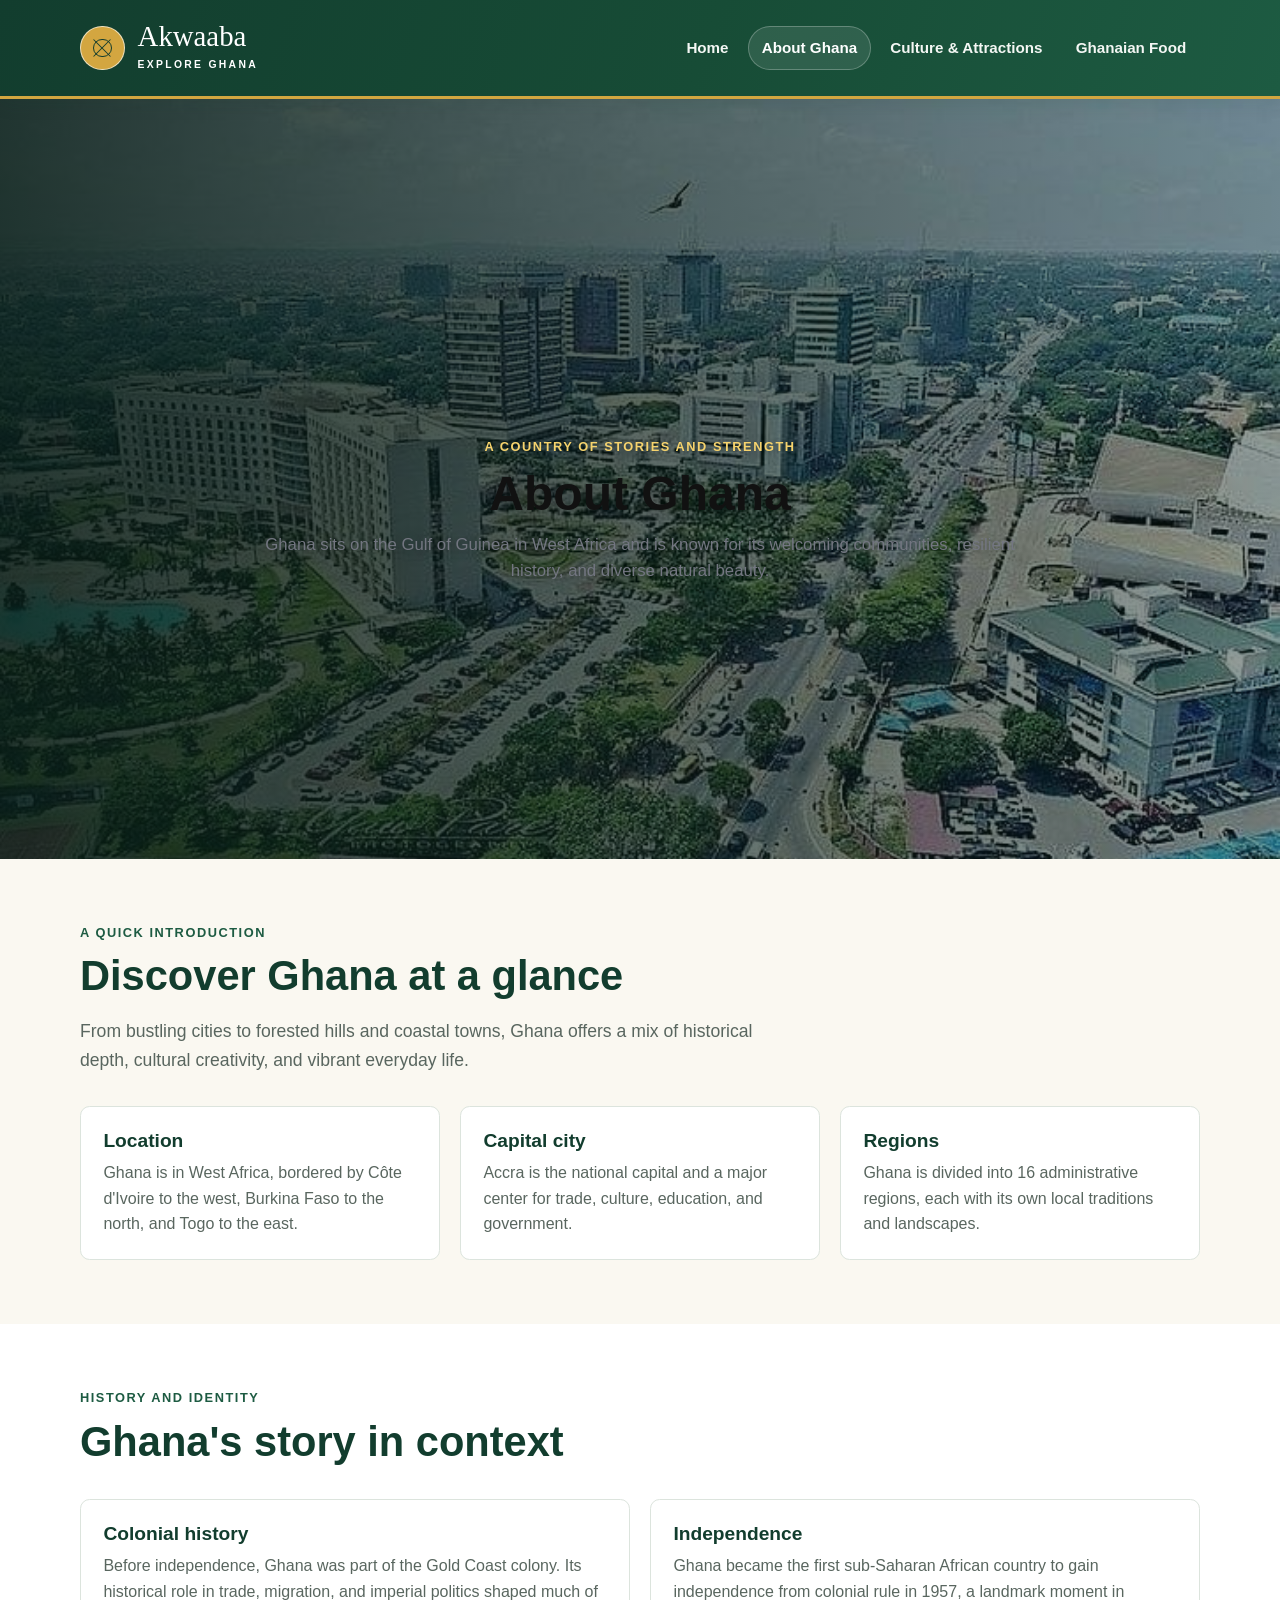
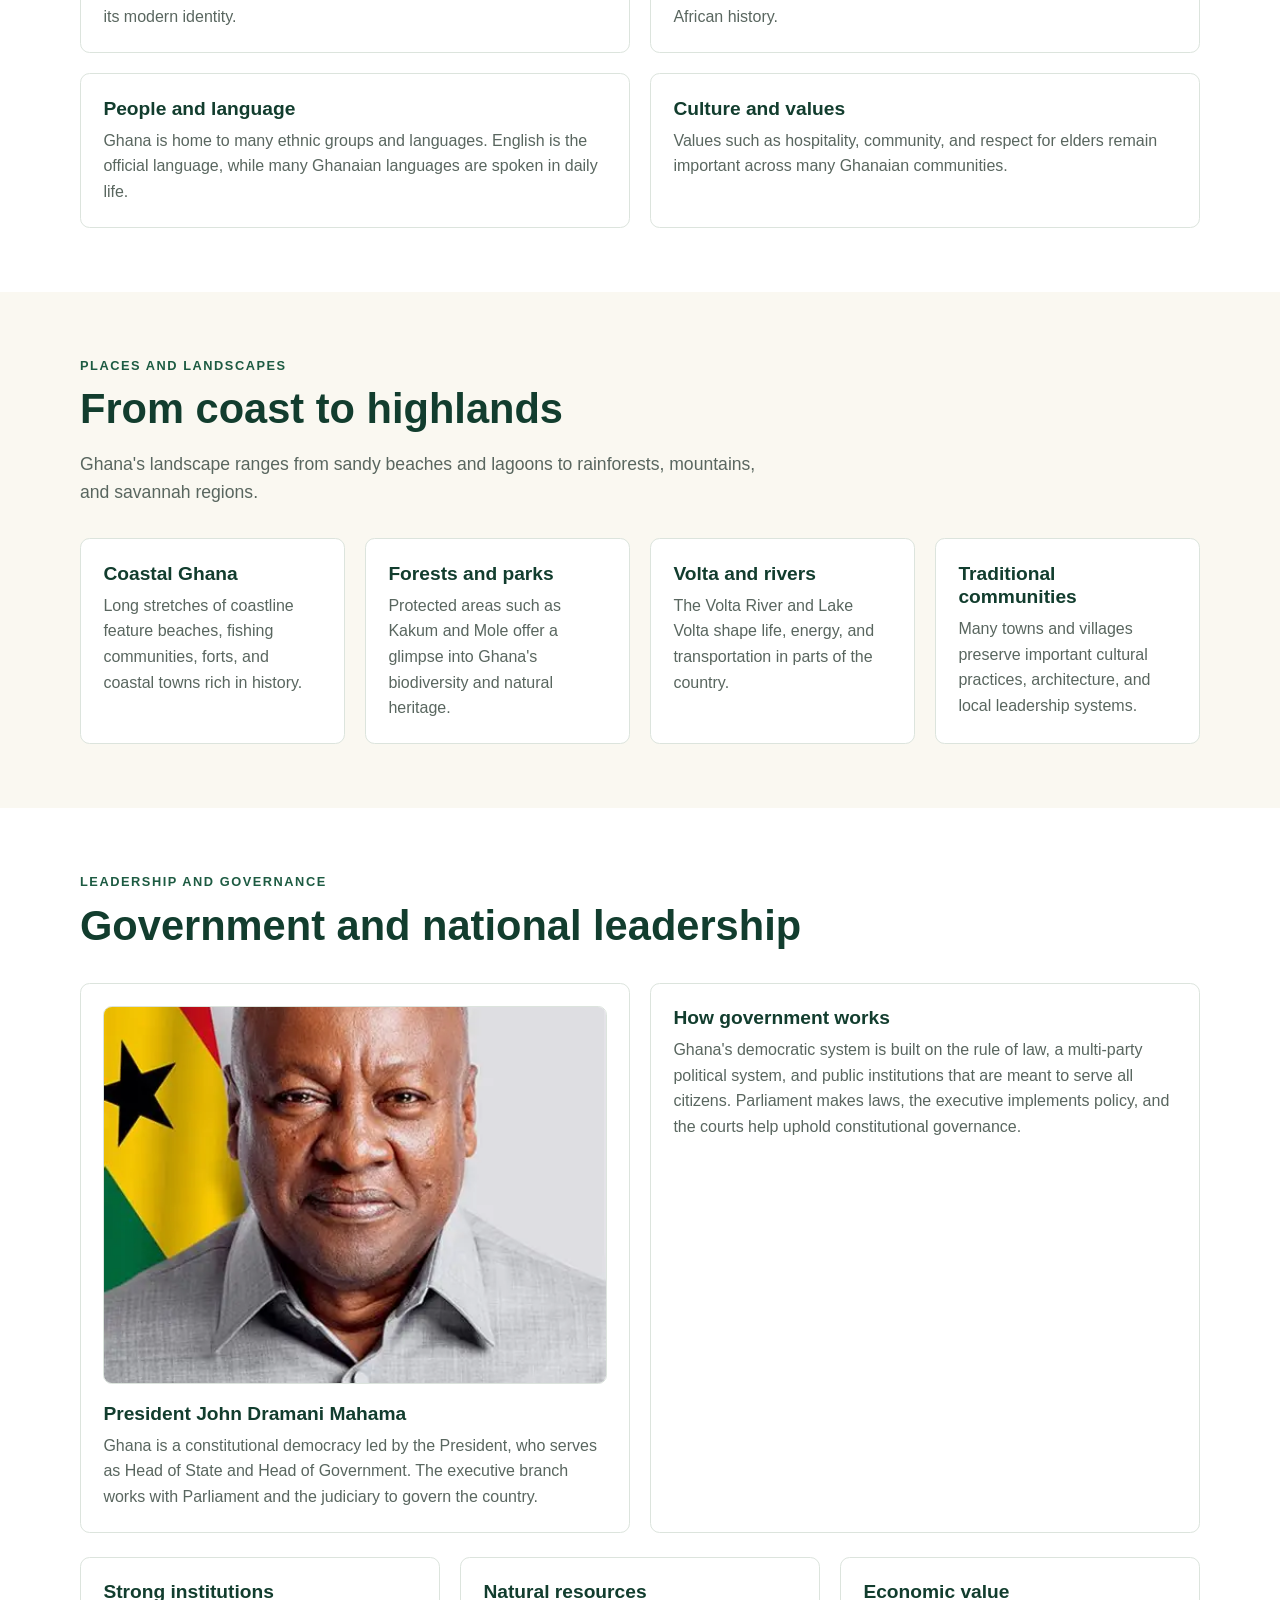
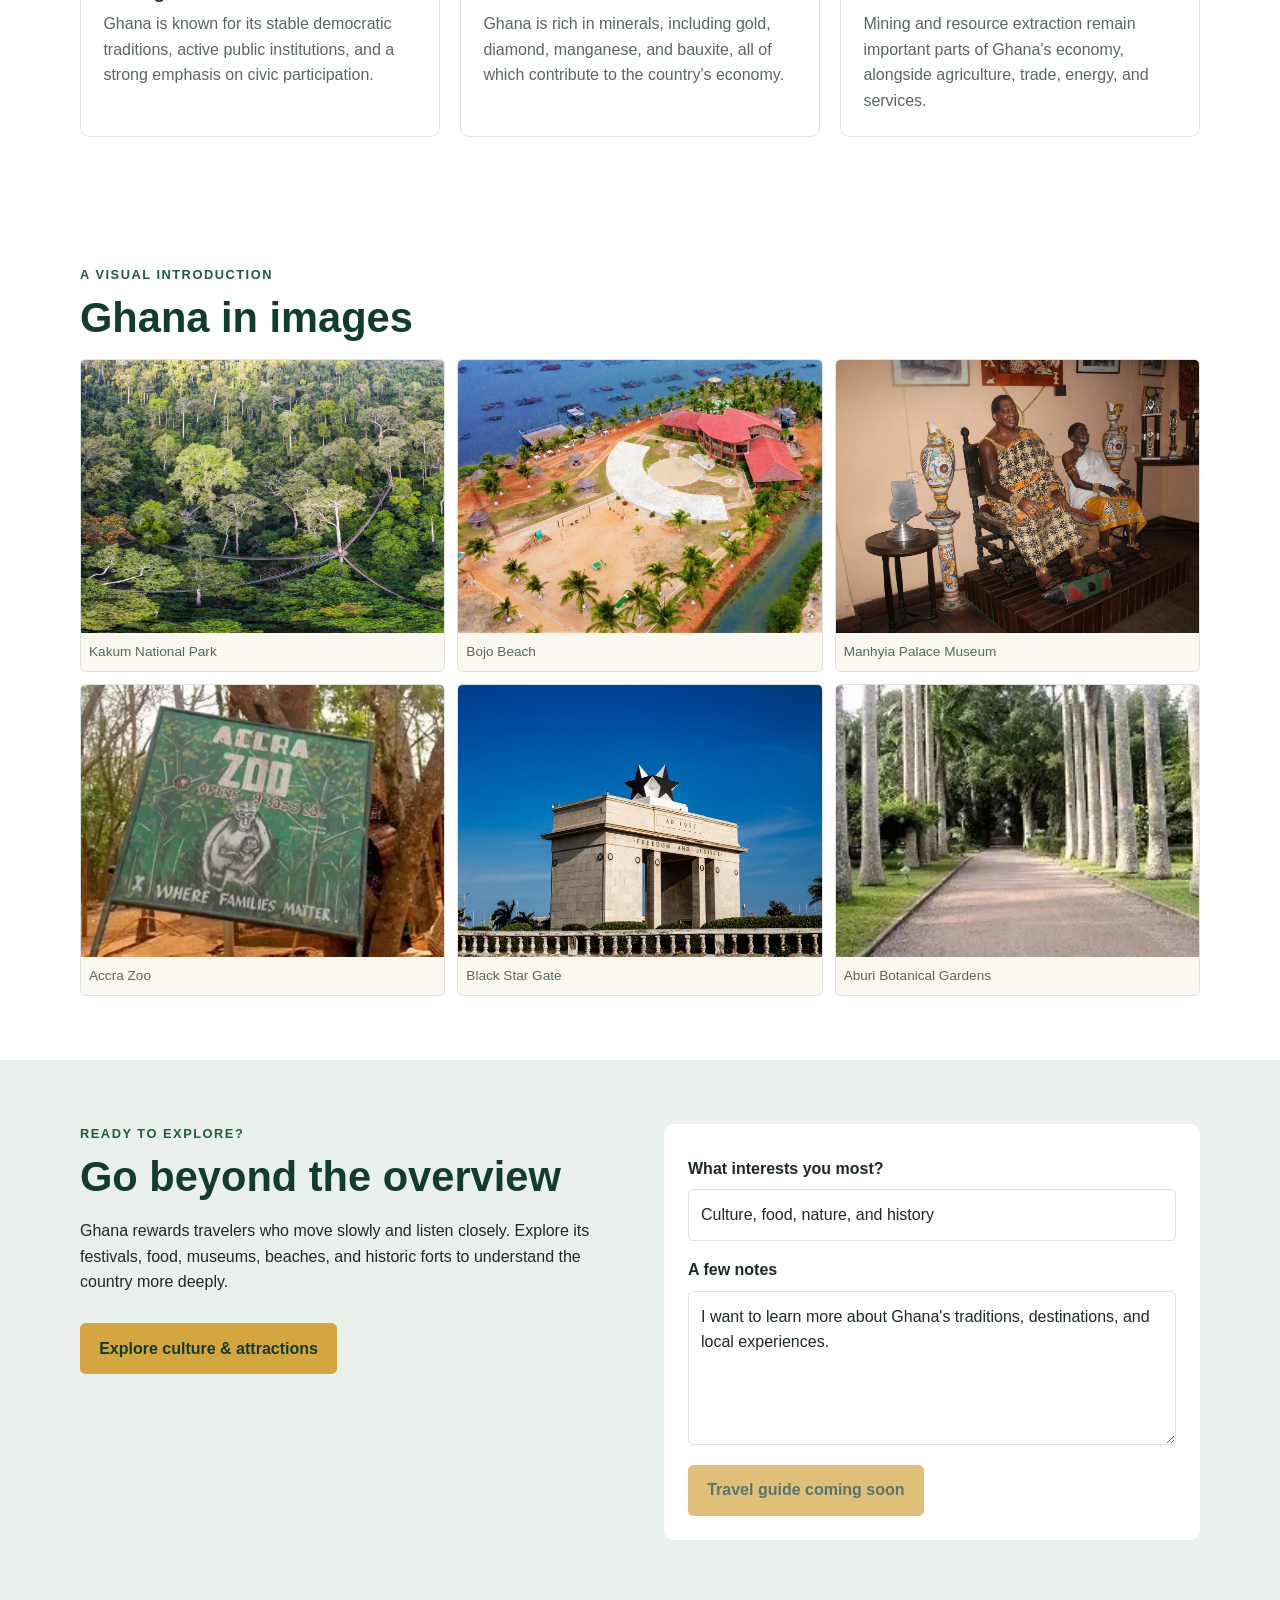
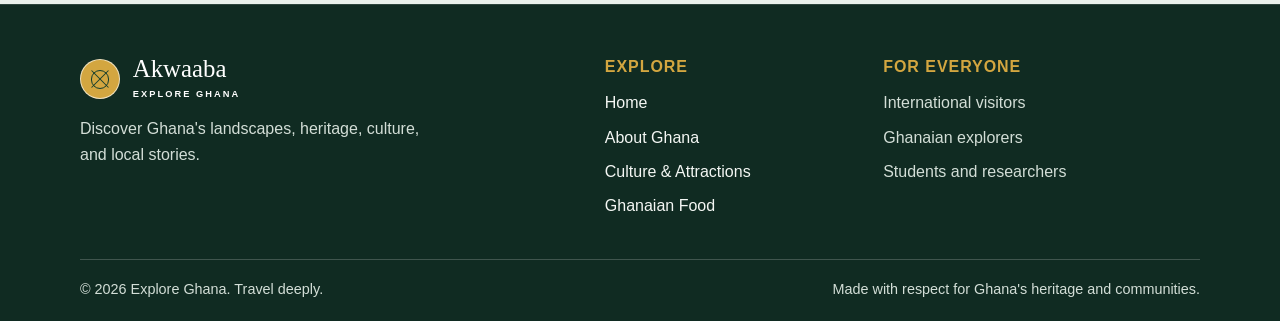
==== about.html @ 39cc1674 "Add Ghana travel website pages and content" ====
<!DOCTYPE html>
<html lang="en">
<head>
    <meta charset="UTF-8">
    <meta name="viewport" content="width=device-width, initial-scale=1.0">
    <title>About Ghana | Explore Ghana</title>
    <meta name="description" content="Learn about Ghana's history, people, regions, and cultural heritage through a guided overview.">
    <link rel="stylesheet" href="style.css">
</head>
<body>
    <header class="site-header site-header--solid">
        <div class="container header-content">
            <a class="brand" href="index.html" aria-label="Akwaaba! Explore Ghana home">
                <span class="brand-mark" aria-hidden="true"><span></span></span>
                <span class="brand-copy">
                    <span class="brand-name">Akwaaba</span>
                    <span class="brand-tagline">Explore Ghana</span>
                </span>
            </a>
            <nav aria-label="Main navigation">
                <ul class="navigation">
                    <li><a href="index.html">Home</a></li>
                    <li><a href="about.html" aria-current="page">About Ghana</a></li>
                    <li><a href="culture.html">Culture &amp; Attractions</a></li>
                    <li><a href="food.html">Ghanaian Food</a></li>
                </ul>
                <details class="mobile-menu">
                    <summary aria-label="Open or close the main menu">
                        <span class="menu-icon" aria-hidden="true"></span>
                    </summary>
                    <ul class="mobile-navigation">
                        <li><a href="index.html">Home</a></li>
                        <li><a href="about.html" aria-current="page">About Ghana</a></li>
                        <li><a href="culture.html">Culture &amp; Attractions</a></li>
                        <li><a href="food.html">Ghanaian Food</a></li>
                    </ul>
                </details>
            </nav>
        </div>
    </header>

    <main>
        <section class="hero destination-hero about-hero">
            <div class="container hero-content">
                <p class="eyebrow">A country of stories and strength</p>
                <h1>About Ghana</h1>
                <p class="hero-intro">Ghana sits on the Gulf of Guinea in West Africa and is known for its welcoming communities, resilient history, and diverse natural beauty.</p>
            </div>
        </section>

        <section class="section section-soft" id="overview">
            <div class="container">
                <p class="eyebrow">A quick introduction</p>
                <h2>Discover Ghana at a glance</h2>
                <p class="section-intro">From bustling cities to forested hills and coastal towns, Ghana offers a mix of historical depth, cultural creativity, and vibrant everyday life.</p>
                <div class="fact-grid">
                    <article class="fact-card">
                        <h3>Location</h3>
                        <p>Ghana is in West Africa, bordered by Côte d'Ivoire to the west, Burkina Faso to the north, and Togo to the east.</p>
                    </article>
                    <article class="fact-card">
                        <h3>Capital city</h3>
                        <p>Accra is the national capital and a major center for trade, culture, education, and government.</p>
                    </article>
                    <article class="fact-card">
                        <h3>Regions</h3>
                        <p>Ghana is divided into 16 administrative regions, each with its own local traditions and landscapes.</p>
                    </article>
                </div>
            </div>
        </section>

        <section class="section" id="history">
            <div class="container">
                <p class="eyebrow">History and identity</p>
                <h2>Ghana's story in context</h2>
                <div class="card-grid">
                    <article class="topic-card">
                        <h3>Colonial history</h3>
                        <p>Before independence, Ghana was part of the Gold Coast colony. Its historical role in trade, migration, and imperial politics shaped much of its modern identity.</p>
                    </article>
                    <article class="topic-card">
                        <h3>Independence</h3>
                        <p>Ghana became the first sub-Saharan African country to gain independence from colonial rule in 1957, a landmark moment in African history.</p>
                    </article>
                    <article class="topic-card">
                        <h3>People and language</h3>
                        <p>Ghana is home to many ethnic groups and languages. English is the official language, while many Ghanaian languages are spoken in daily life.</p>
                    </article>
                    <article class="topic-card">
                        <h3>Culture and values</h3>
                        <p>Values such as hospitality, community, and respect for elders remain important across many Ghanaian communities.</p>
                    </article>
                </div>
            </div>
        </section>

        <section class="section section-soft" id="landscapes">
            <div class="container">
                <p class="eyebrow">Places and landscapes</p>
                <h2>From coast to highlands</h2>
                <p class="section-intro">Ghana's landscape ranges from sandy beaches and lagoons to rainforests, mountains, and savannah regions.</p>
                <div class="topic-grid">
                    <article class="topic-card">
                        <h3>Coastal Ghana</h3>
                        <p>Long stretches of coastline feature beaches, fishing communities, forts, and coastal towns rich in history.</p>
                    </article>
                    <article class="topic-card">
                        <h3>Forests and parks</h3>
                        <p>Protected areas such as Kakum and Mole offer a glimpse into Ghana's biodiversity and natural heritage.</p>
                    </article>
                    <article class="topic-card">
                        <h3>Volta and rivers</h3>
                        <p>The Volta River and Lake Volta shape life, energy, and transportation in parts of the country.</p>
                    </article>
                    <article class="topic-card">
                        <h3>Traditional communities</h3>
                        <p>Many towns and villages preserve important cultural practices, architecture, and local leadership systems.</p>
                    </article>
                </div>
            </div>
        </section>

        <section class="section" id="government">
            <div class="container">
                <p class="eyebrow">Leadership and governance</p>
                <h2>Government and national leadership</h2>
                <div class="card-grid">
                    <article class="topic-card president-card">
                        <div class="president-photo">
                            <img src="images/About Ghana/president.jpg" alt="President of the Republic of Ghana" loading="lazy" onerror="this.parentElement.style.display='none';">
                        </div>
                        <div>
                            <h3>President John Dramani Mahama</h3>
                            <p>Ghana is a constitutional democracy led by the President, who serves as Head of State and Head of Government. The executive branch works with Parliament and the judiciary to govern the country.</p>
                        </div>
                    </article>
                    <article class="topic-card">
                        <h3>How government works</h3>
                        <p>Ghana's democratic system is built on the rule of law, a multi-party political system, and public institutions that are meant to serve all citizens. Parliament makes laws, the executive implements policy, and the courts help uphold constitutional governance.</p>
                    </article>
                </div>

                <div class="fact-grid" style="margin-top: 1.5rem;">
                    <article class="fact-card">
                        <h3>Strong institutions</h3>
                        <p>Ghana is known for its stable democratic traditions, active public institutions, and a strong emphasis on civic participation.</p>
                    </article>
                    <article class="fact-card">
                        <h3>Natural resources</h3>
                        <p>Ghana is rich in minerals, including gold, diamond, manganese, and bauxite, all of which contribute to the country's economy.</p>
                    </article>
                    <article class="fact-card">
                        <h3>Economic value</h3>
                        <p>Mining and resource extraction remain important parts of Ghana's economy, alongside agriculture, trade, energy, and services.</p>
                    </article>
                </div>
            </div>
        </section>

        <section class="section" id="gallery">
            <div class="container">
                <p class="eyebrow">A visual introduction</p>
                <h2>Ghana in images</h2>
                <div class="photo-gallery">
                    <figure>
                        <img src="images/Kakum National park/01.jpg" alt="Canopy walk in Kakum National Park" loading="lazy">
                        <figcaption>Kakum National Park</figcaption>
                    </figure>
                    <figure>
                        <img src="images/Bojo Beach/01.jpg" alt="Bojo Beach on the Ghanaian coast" loading="lazy">
                        <figcaption>Bojo Beach</figcaption>
                    </figure>
                    <figure>
                        <img src="images/Manhyia Palace Museum/02.jpg" alt="Manhyia Palace Museum in Kumasi" loading="lazy">
                        <figcaption>Manhyia Palace Museum</figcaption>
                    </figure>
                    <figure>
                        <img src="images/Accra Zoo/01.jpg" alt="Accra Zoo wildlife and greenery" loading="lazy">
                        <figcaption>Accra Zoo</figcaption>
                    </figure>
                    <figure>
                        <img src="images/black star gate and independence square/01.jpg" alt="Black Star Gate and Independence Square in Accra" loading="lazy">
                        <figcaption>Black Star Gate</figcaption>
                    </figure>
                    <figure>
                        <img src="images/Aburi Botanical Gardens/01.jpg" alt="Aburi Botanical Gardens in the Eastern Region" loading="lazy">
                        <figcaption>Aburi Botanical Gardens</figcaption>
                    </figure>
                </div>
            </div>
        </section>

        <section class="section contact-section" id="plan-your-visit">
            <div class="container contact-layout">
                <div>
                    <p class="eyebrow">Ready to explore?</p>
                    <h2>Go beyond the overview</h2>
                    <p>Ghana rewards travelers who move slowly and listen closely. Explore its festivals, food, museums, beaches, and historic forts to understand the country more deeply.</p>
                    <a class="button" href="culture.html">Explore culture &amp; attractions</a>
                </div>
                <form class="contact-form" aria-label="Explore Ghana quick form">
                    <label for="travel-interest">What interests you most?</label>
                    <input id="travel-interest" name="travel-interest" type="text" value="Culture, food, nature, and history" aria-label="Travel interest">

                    <label for="travel-notes">A few notes</label>
                    <textarea id="travel-notes" name="travel-notes" rows="5" aria-label="Travel notes">I want to learn more about Ghana's traditions, destinations, and local experiences.</textarea>

                    <button class="button" type="button" disabled>Travel guide coming soon</button>
                </form>
            </div>
        </section>
    </main>

    <footer class="site-footer">
        <div class="container footer-content">
            <div class="footer-main">
                <div class="footer-about">
                    <a class="brand footer-brand" href="index.html" aria-label="Akwaaba! Explore Ghana home">
                        <span class="brand-mark" aria-hidden="true"><span></span></span>
                        <span class="brand-copy">
                            <span class="brand-name">Akwaaba</span>
                            <span class="brand-tagline">Explore Ghana</span>
                        </span>
                    </a>
                    <p>Discover Ghana's landscapes, heritage, culture, and local stories.</p>
                </div>
                <nav class="footer-navigation" aria-label="Footer navigation">
                    <h2 class="footer-heading">Explore</h2>
                    <ul class="footer-links">
                        <li><a href="index.html">Home</a></li>
                        <li><a href="about.html" aria-current="page">About Ghana</a></li>
                        <li><a href="culture.html">Culture &amp; Attractions</a></li>
                        <li><a href="food.html">Ghanaian Food</a></li>
                    </ul>
                </nav>
                <div class="footer-navigation">
                    <h2 class="footer-heading">For everyone</h2>
                    <ul class="footer-links footer-audience">
                        <li>International visitors</li>
                        <li>Ghanaian explorers</li>
                        <li>Students and researchers</li>
                    </ul>
                </div>
            </div>
            <div class="footer-bottom">
                <p class="copyright">&copy; 2026 Explore Ghana. Travel deeply.</p>
                <p class="footer-respect">Made with respect for Ghana's heritage and communities.</p>
            </div>
        </div>
    </footer>
</body>
</html>
---- style.css ----
:root {
    color-scheme: light;
    --green-dark: #123d2e;
    --green: #1d5b42;
    --green-light: #eaf1ec;
    --gold: #d3a640;
    --cream: #faf8f1;
    --white: #ffffff;
    --ink: #1d2923;
    --muted: #59665f;
    --border: #dce4dd;
}

* {
    box-sizing: border-box;
}

html {
    scroll-behavior: smooth;
    scroll-padding-top: 6rem;
}

body {
    margin: 0;
    color: var(--ink);
    background-color: var(--white);
    font-family: Arial, Helvetica, sans-serif;
    line-height: 1.6;
}

a {
    color: var(--green);
}

a:hover {
    color: var(--green-dark);
}

a:focus-visible,
button:focus-visible,
input:focus-visible,
textarea:focus-visible,
summary:focus-visible {
    outline: 3px solid var(--gold);
    outline-offset: 3px;
}

.container {
    width: min(1120px, calc(100% - 2rem));
    margin: 0 auto;
}

.site-header {
    position: sticky;
    z-index: 10;
    top: 0;
    border-bottom: 1px solid rgb(255 255 255 / 18%);
    background: #123d2e;
    color: var(--white);
    box-shadow: 0 4px 18px rgb(18 61 46 / 12%);
}

.site-header--overlay {
    position: absolute;
    top: 0;
    right: 0;
    left: 0;
    background: linear-gradient(180deg, rgb(8 28 21 / 65%), rgb(8 28 21 / 8%));
    box-shadow: none;
}

.site-header--solid {
    border-bottom: 3px solid var(--gold);
    background: linear-gradient(110deg, #123d2e 0%, #174c36 55%, #1d5b42 100%);
}

.header-content {
    display: flex;
    align-items: center;
    justify-content: space-between;
    gap: 2rem;
    min-height: 6rem;
}

.brand {
    display: inline-flex;
    align-items: center;
    gap: 0.8rem;
    color: var(--white);
    text-decoration: none;
    white-space: nowrap;
}

.brand-mark {
    display: grid;
    width: 2.8rem;
    height: 2.8rem;
    place-items: center;
    border: 1px solid rgb(255 255 255 / 65%);
    border-radius: 50%;
    background-color: var(--gold);
}

.brand-mark span {
    position: relative;
    width: 1.15rem;
    height: 1.15rem;
    border: 1px solid var(--green-dark);
    border-radius: 50%;
}

.brand-mark span::before,
.brand-mark span::after {
    position: absolute;
    top: 50%;
    left: 50%;
    width: 1px;
    height: 1.5rem;
    background-color: var(--green-dark);
    content: "";
    transform: translate(-50%, -50%) rotate(45deg);
}

.brand-mark span::after {
    transform: translate(-50%, -50%) rotate(-45deg);
}

.brand-copy {
    display: flex;
    flex-direction: column;
    align-items: flex-start;
}

.brand-name {
    font-family: Georgia, "Times New Roman", serif;
    font-size: 1.8rem;
    line-height: 1;
}

.brand-tagline {
    margin-top: 0.35rem;
    font-size: 0.65rem;
    font-weight: 700;
    letter-spacing: 0.22em;
    text-transform: uppercase;
}

.brand:hover {
    color: var(--gold);
}

.site-header nav {
    margin-left: auto;
}

.navigation,
.footer-links,
.mobile-navigation {
    display: flex;
    flex-wrap: wrap;
    margin: 0;
    padding: 0;
    list-style: none;
}

.navigation {
    align-items: center;
    justify-content: flex-end;
    gap: 0.35rem;
}

.navigation a,
.footer-links a {
    display: inline-block;
    color: #f4f7f4;
    text-decoration: none;
}

.navigation a {
    padding: 0.55rem 0.8rem;
    border: 1px solid transparent;
    border-radius: 999px;
    font-size: 0.95rem;
    font-weight: 600;
    transition: background-color 180ms ease, border-color 180ms ease, color 180ms ease;
}

.navigation a:hover,
.footer-links a:hover {
    color: var(--gold);
}

.navigation a:hover,
.navigation a[aria-current="page"] {
    border-color: rgb(255 255 255 / 25%);
    background-color: rgb(255 255 255 / 10%);
    color: var(--white);
}

.mobile-menu {
    display: none;
    position: relative;
}

.mobile-menu summary {
    display: grid;
    width: 2.8rem;
    height: 2.8rem;
    place-items: center;
    border: 1px solid rgb(255 255 255 / 65%);
    border-radius: 50%;
    cursor: pointer;
    list-style: none;
}

.mobile-menu summary::-webkit-details-marker {
    display: none;
}

.menu-icon,
.menu-icon::before,
.menu-icon::after {
    display: block;
    width: 1.1rem;
    height: 2px;
    border-radius: 2px;
    background-color: var(--white);
}

.menu-icon {
    position: relative;
}

.menu-icon::before,
.menu-icon::after {
    position: absolute;
    left: 0;
    content: "";
}

.menu-icon::before {
    top: -0.35rem;
}

.menu-icon::after {
    top: 0.35rem;
}

.mobile-navigation {
    position: absolute;
    top: calc(100% + 0.75rem);
    right: 0;
    z-index: 12;
    min-width: 13rem;
    flex-direction: column;
    gap: 0.2rem;
    padding: 0.65rem;
    border: 1px solid rgb(255 255 255 / 15%);
    border-radius: 0.6rem;
    background-color: var(--green-dark);
    box-shadow: 0 12px 30px rgb(0 0 0 / 25%);
}

.mobile-navigation a {
    display: block;
    padding: 0.65rem 0.75rem;
    border-radius: 0.3rem;
    color: var(--white);
    text-decoration: none;
}

.mobile-navigation a:hover,
.mobile-navigation a[aria-current="page"] {
    background-color: rgb(255 255 255 / 10%);
    color: var(--gold);
}

.hero {
    padding: 4rem 0 3rem;
    background-color: var(--cream);
}

.hero:not(.destination-hero) {
    display: flex;
    min-height: min(760px, 100svh);
    align-items: center;
    padding: 9rem 0 5rem;
    background-color: var(--green-dark);
    background-image:
        linear-gradient(90deg, rgb(8 28 21 / 78%), rgb(8 28 21 / 33%)),
        url("images/Kakum National park/01.jpg");
    background-position: center;
    background-size: cover;
    color: var(--white);
}

.hero-content {
    padding-bottom: 2rem;
}

.hero:not(.destination-hero) .hero-content {
    padding-bottom: 0;
}

.hero:not(.destination-hero) h1 {
    color: var(--white);
}

.hero:not(.destination-hero) .eyebrow {
    color: var(--gold);
}

.hero:not(.destination-hero) .hero-intro {
    color: #f0f3f0;
}

.eyebrow {
    margin: 0 0 0.5rem;
    color: var(--green);
    font-size: 0.8rem;
    font-weight: 700;
    letter-spacing: 0.12em;
    text-transform: uppercase;
}

h1,
h2,
h3,
p {
    margin-top: 0;
}

h1,
h2,
h3 {
    line-height: 1.2;
}

h1 {
    max-width: 760px;
    margin-bottom: 1rem;
    color: var(--green-dark);
    font-size: clamp(2.4rem, 6vw, 4.5rem);
}

h2 {
    margin-bottom: 1rem;
    color: var(--green-dark);
    font-size: clamp(1.8rem, 4vw, 2.6rem);
}

h3 {
    margin-bottom: 0.5rem;
    color: var(--green-dark);
    font-size: 1.2rem;
}

.hero-intro,
.section-intro {
    max-width: 700px;
    color: var(--muted);
    font-size: 1.1rem;
}

.button {
    display: inline-block;
    margin-top: 0.75rem;
    padding: 0.8rem 1.2rem;
    border: 0;
    border-radius: 0.35rem;
    background-color: var(--gold);
    color: var(--green-dark);
    font: inherit;
    font-weight: 700;
    text-align: center;
    text-decoration: none;
    transition: background-color 180ms ease, transform 180ms ease;
}

.button:hover {
    transform: translateY(-2px);
    background-color: #e2bb5d;
    color: var(--green-dark);
}

.button:disabled {
    cursor: not-allowed;
    opacity: 0.7;
    transform: none;
}

.photo-placeholder {
    display: grid;
    min-height: 210px;
    place-items: center;
    padding: 1.25rem;
    border-radius: 0.6rem;
    background: linear-gradient(135deg, #dce8df, #b9d0be 55%, #e8d8a8);
    color: var(--green-dark);
    text-align: center;
}

.photo-placeholder p {
    margin: 0;
    padding: 0.5rem 0.75rem;
    border-radius: 0.25rem;
    background-color: rgb(255 255 255 / 85%);
    font-weight: 700;
}

.section {
    padding: 4rem 0;
}

.section-soft {
    background-color: var(--cream);
}

.fact-grid,
.card-grid,
.topic-grid,
.food-list,
.region-feature-grid,
.travel-tip-grid {
    display: grid;
    gap: 1.25rem;
    margin-top: 2rem;
}

.fact-grid {
    grid-template-columns: repeat(3, minmax(0, 1fr));
}

.region-feature-grid {
    grid-template-columns: repeat(4, minmax(0, 1fr));
}

.travel-tip-grid {
    grid-template-columns: repeat(3, minmax(0, 1fr));
}

.fact-card,
.destination-card,
.topic-card,
.food-item,
.feature-card,
.tip-card {
    overflow: hidden;
    border: 1px solid var(--border);
    border-radius: 0.6rem;
    background-color: var(--white);
}

.fact-card,
.topic-card,
.food-item,
.feature-card,
.tip-card {
    padding: 1.4rem;
}

.feature-card {
    border-top: 4px solid var(--gold);
    background: linear-gradient(180deg, #ffffff 0%, #f9faf7 100%);
}

.feature-tag {
    display: inline-block;
    margin-bottom: 0.8rem;
    padding: 0.3rem 0.55rem;
    border-radius: 999px;
    background-color: var(--green-light);
    color: var(--green-dark);
    font-size: 0.72rem;
    font-weight: 700;
    letter-spacing: 0.08em;
    text-transform: uppercase;
}

.tip-card {
    border-left: 4px solid var(--green);
    background-color: var(--green-light);
}

.fact-card p,
.destination-card p,
.topic-card p,
.food-item p {
    color: var(--muted);
}

.fact-card a {
    font-weight: 700;
}

.source-note,
.form-note {
    margin: 1.25rem 0 0;
    color: var(--muted);
    font-size: 0.9rem;
}

.card-grid {
    grid-template-columns: repeat(2, minmax(0, 1fr));
}

.card-content {
    padding: 1.25rem;
}

.president-card {
    display: grid;
    gap: 1.1rem;
}

.president-photo {
    overflow: hidden;
    border: 1px solid var(--border);
    border-radius: 0.55rem;
    background: var(--green-light);
}

.president-photo img {
    display: block;
    width: 100%;
    aspect-ratio: 4 / 3;
    object-fit: cover;
}

.card-content p:last-child,
.fact-card p:last-child,
.topic-card p:last-child,
.food-item p:last-child {
    margin-bottom: 0;
}

.card-location {
    margin-bottom: 0.4rem;
    color: var(--green);
    font-size: 0.85rem;
    font-weight: 700;
}

.topic-grid {
    grid-template-columns: repeat(4, minmax(0, 1fr));
}

.food-list {
    grid-template-columns: repeat(3, minmax(0, 1fr));
}

.region-list {
    display: grid;
    grid-template-columns: repeat(4, minmax(0, 1fr));
    gap: 0.75rem;
    margin: 2rem 0 0;
    padding: 0;
    list-style: none;
}

.region-list li {
    padding: 0.85rem 1rem;
    border-left: 4px solid var(--gold);
    border-radius: 0.25rem;
    background-color: var(--green-light);
    font-weight: 700;
}

.destination-hero {
    padding: 3rem 0 1rem;
    background-color: var(--white);
}

.about-hero {
    display: flex;
    min-height: min(760px, 100svh);
    align-items: center;
    padding: 9rem 0 5rem;
    background-color: var(--green-dark);
    background-image:
        linear-gradient(90deg, rgb(8 28 21 / 88%), rgb(8 28 21 / 42%)),
        url("images/About Ghana/Accra.jpg");
    background-position: center;
    background-size: cover;
    color: var(--white);
}

.about-hero .hero-content {
    max-width: 760px;
    padding-bottom: 0;
    text-align: left;
}

.about-hero h1 {
    max-width: none;
    margin-bottom: 0.55rem;
    color: #fffaf0;
    font-size: clamp(2rem, 4vw, 3rem);
    text-shadow: 0 3px 16px rgb(0 0 0 / 36%);
}

.about-hero .eyebrow {
    color: #f6d36d;
    text-shadow: 0 2px 10px rgb(0 0 0 / 30%);
}

.about-hero .hero-intro {
    max-width: 640px;
    margin-bottom: 0;
    color: #f3efe8;
    font-size: 1.05rem;
    text-shadow: 0 2px 12px rgb(0 0 0 / 28%);
}

.destination-hero .hero-content {
    padding-bottom: 0;
    text-align: center;
}

.destination-hero h1 {
    max-width: none;
    margin-bottom: 0.55rem;
    color: #111111;
    font-size: clamp(2rem, 4vw, 3rem);
}

.destination-hero h1 span {
    color: #efa51a;
}

.destination-hero .hero-intro {
    max-width: none;
    margin-bottom: 0;
    color: #737681;
    font-size: 1.05rem;
}

.destination-list {
    display: grid;
    grid-template-columns: repeat(2, minmax(0, 1fr));
    align-items: start;
    gap: 1rem;
    margin: 1.25rem 0 2rem;
}

.destination-card {
    scroll-margin-top: 6rem;
}

.destination-card summary {
    display: flex;
    align-items: baseline;
    justify-content: space-between;
    gap: 0.75rem;
    padding: 1.25rem;
    color: var(--green-dark);
    cursor: pointer;
    font-size: 1.1rem;
    font-weight: 700;
    list-style: none;
}

.destination-card summary::-webkit-details-marker {
    display: none;
}

.destination-card summary::after {
    color: var(--green);
    content: "+";
    font-size: 1.4rem;
}

.destination-card[open] summary::after {
    content: "−";
}

.destination-card summary:hover {
    background-color: var(--green-light);
}

.destination-card summary .card-location {
    flex-shrink: 0;
    font-size: 0.85rem;
}

.detail-content {
    padding: 1.25rem;
    border-top: 1px solid var(--border);
}

.detail-content h3 {
    margin-top: 1rem;
    font-size: 1rem;
}

.detail-content h3:first-child {
    margin-top: 0;
}

.photo-file-list {
    display: grid;
    grid-template-columns: repeat(3, minmax(0, 1fr));
    gap: 0.75rem;
    margin: 0;
    padding: 0;
    list-style: none;
}

.photo-file-list li {
    display: grid;
    min-height: 100px;
    place-items: center;
    padding: 0.75rem;
    border-radius: 0.35rem;
    background: linear-gradient(135deg, #dce8df, #b9d0be 55%, #e8d8a8);
    color: var(--green-dark);
    font-size: 0.8rem;
    font-weight: 700;
    overflow-wrap: anywhere;
    text-align: center;
}

.photo-gallery {
    display: grid;
    grid-template-columns: repeat(3, minmax(0, 1fr));
    gap: 0.75rem;
}

.photo-gallery figure {
    margin: 0;
    overflow: hidden;
    border: 1px solid var(--border);
    border-radius: 0.35rem;
    background-color: var(--cream);
}

.photo-gallery img {
    display: block;
    width: 100%;
    aspect-ratio: 4 / 3;
    object-fit: cover;
}

.photo-gallery figcaption {
    padding: 0.5rem;
    color: var(--muted);
    font-size: 0.85rem;
}

.text-link {
    font-weight: 700;
}

.read-more {
    margin-bottom: 1.25rem;
    font-size: 0.95rem;
    font-weight: 700;
}

.contact-section {
    background-color: var(--green-light);
}

.contact-layout {
    display: grid;
    grid-template-columns: 1fr 1fr;
    align-items: start;
    gap: 3rem;
}

.contact-form {
    display: grid;
    gap: 0.5rem;
    padding: 1.5rem;
    border-radius: 0.6rem;
    background-color: var(--white);
}

.contact-form label {
    margin-top: 0.5rem;
    font-weight: 700;
}

.contact-form input,
.contact-form textarea {
    width: 100%;
    padding: 0.75rem;
    border: 1px solid var(--border);
    border-radius: 0.3rem;
    color: var(--ink);
    font: inherit;
}

.contact-form textarea {
    resize: vertical;
}

.contact-form .button {
    justify-self: start;
}

.site-footer {
    position: relative;
    overflow: hidden;
    padding: 3.25rem 0 1.25rem;
    border-top: 1px solid rgb(255 255 255 / 12%);
    background: #102b22;
    color: var(--white);
}

.footer-main {
    display: grid;
    grid-template-columns: minmax(0, 1.4fr) minmax(160px, 0.7fr) minmax(190px, 0.9fr);
    gap: 2rem;
    padding-bottom: 2.5rem;
}

.footer-about {
    max-width: 420px;
}

.footer-brand {
    margin-bottom: 0.9rem;
}

.footer-brand .brand-mark {
    width: 2.5rem;
    height: 2.5rem;
}

.footer-brand .brand-name {
    font-size: 1.55rem;
}

.footer-brand .brand-tagline {
    font-size: 0.58rem;
}

.footer-about p {
    max-width: 360px;
    margin-bottom: 0;
    color: #d3ded7;
}

.footer-heading {
    margin: 0 0 0.9rem;
    color: var(--gold);
    font-size: 1rem;
    letter-spacing: 0.06em;
    text-transform: uppercase;
}

.footer-links {
    flex-direction: column;
    align-items: flex-start;
    gap: 0.55rem;
}

.footer-audience {
    color: #d3ded7;
}

.footer-bottom {
    display: flex;
    align-items: center;
    justify-content: space-between;
    gap: 1rem;
    padding-top: 1.1rem;
    border-top: 1px solid rgb(255 255 255 / 20%);
}

.copyright,
.footer-respect {
    margin: 0;
    color: #d3ded7;
    font-size: 0.9rem;
}

@media (max-width: 800px) {
    .header-content {
        align-items: center;
        gap: 1rem;
        min-height: 5.25rem;
        padding: 0.6rem 0;
    }

    .site-header nav {
        width: auto;
        margin-left: auto;
    }

    .navigation {
        display: none;
    }

    .mobile-menu {
        display: block;
    }

    .fact-grid,
    .topic-grid,
    .region-feature-grid,
    .travel-tip-grid {
        grid-template-columns: repeat(2, minmax(0, 1fr));
    }

    .region-list {
        grid-template-columns: repeat(3, minmax(0, 1fr));
    }

    .footer-main {
        grid-template-columns: 1.2fr 0.8fr;
    }

    .footer-about {
        grid-column: 1 / -1;
    }

    .destination-list {
        grid-template-columns: 1fr;
    }

    .photo-gallery {
        grid-template-columns: repeat(2, minmax(0, 1fr));
    }
}

@media (max-width: 560px) {
    .hero:not(.destination-hero) {
        min-height: 80svh;
        padding: 8rem 0 4rem;
        background-position: 58% center;
    }

    .hero.destination-hero,
    .section {
        padding: 3rem 0;
    }

    .brand-mark {
        width: 2.45rem;
        height: 2.45rem;
    }

    .brand-name {
        font-size: 1.55rem;
    }

    .brand-tagline {
        font-size: 0.58rem;
    }

    .card-grid,
    .fact-grid,
    .topic-grid,
    .food-list,
    .region-feature-grid,
    .travel-tip-grid,
    .contact-layout {
        grid-template-columns: 1fr;
    }

    .region-list {
        grid-template-columns: repeat(2, minmax(0, 1fr));
    }

    .photo-file-list,
    .photo-gallery {
        grid-template-columns: 1fr;
    }

    .footer-main {
        grid-template-columns: 1fr;
        gap: 2rem;
        padding-bottom: 1.75rem;
    }

    .footer-about {
        grid-column: auto;
    }

    .footer-bottom {
        align-items: flex-start;
        flex-direction: column;
    }
}

@media (prefers-reduced-motion: reduce) {
    html {
        scroll-behavior: auto;
    }

    *,
    *::before,
    *::after {
        transition-duration: 0.01ms !important;
    }
}
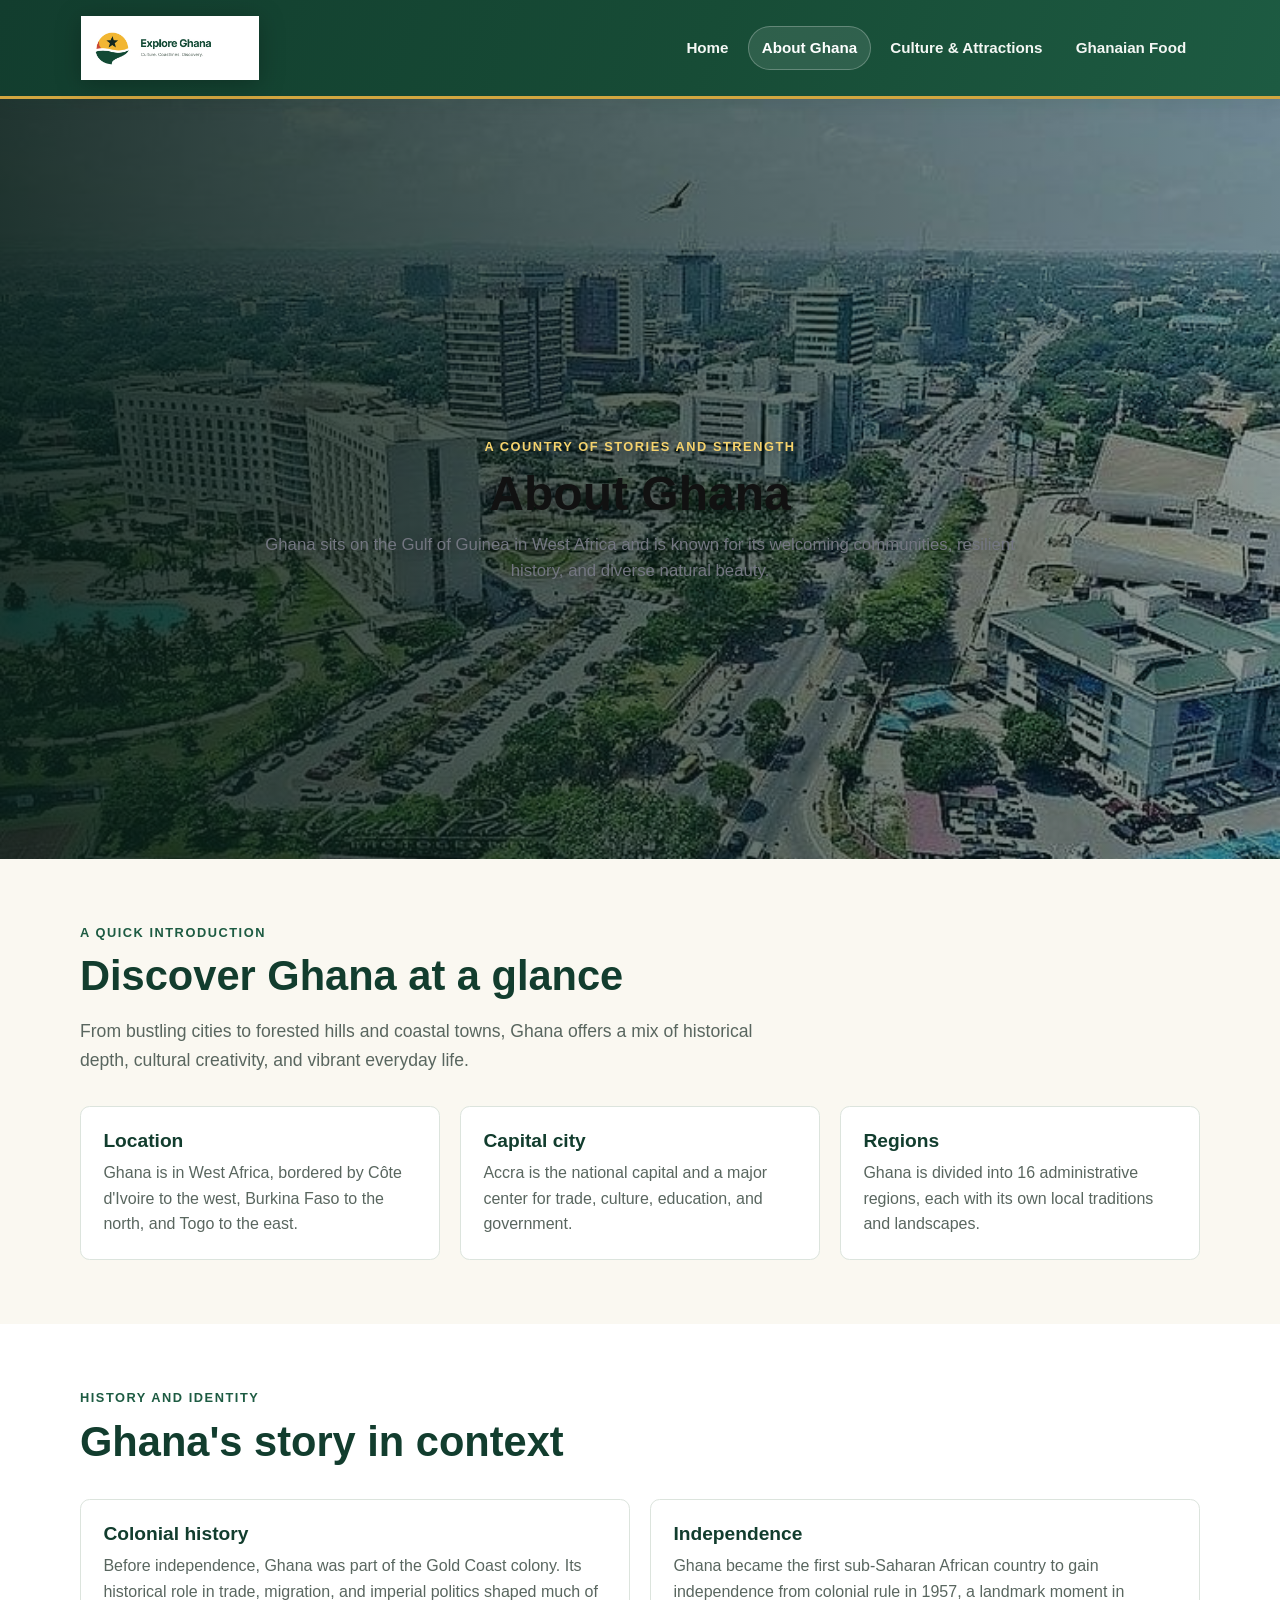
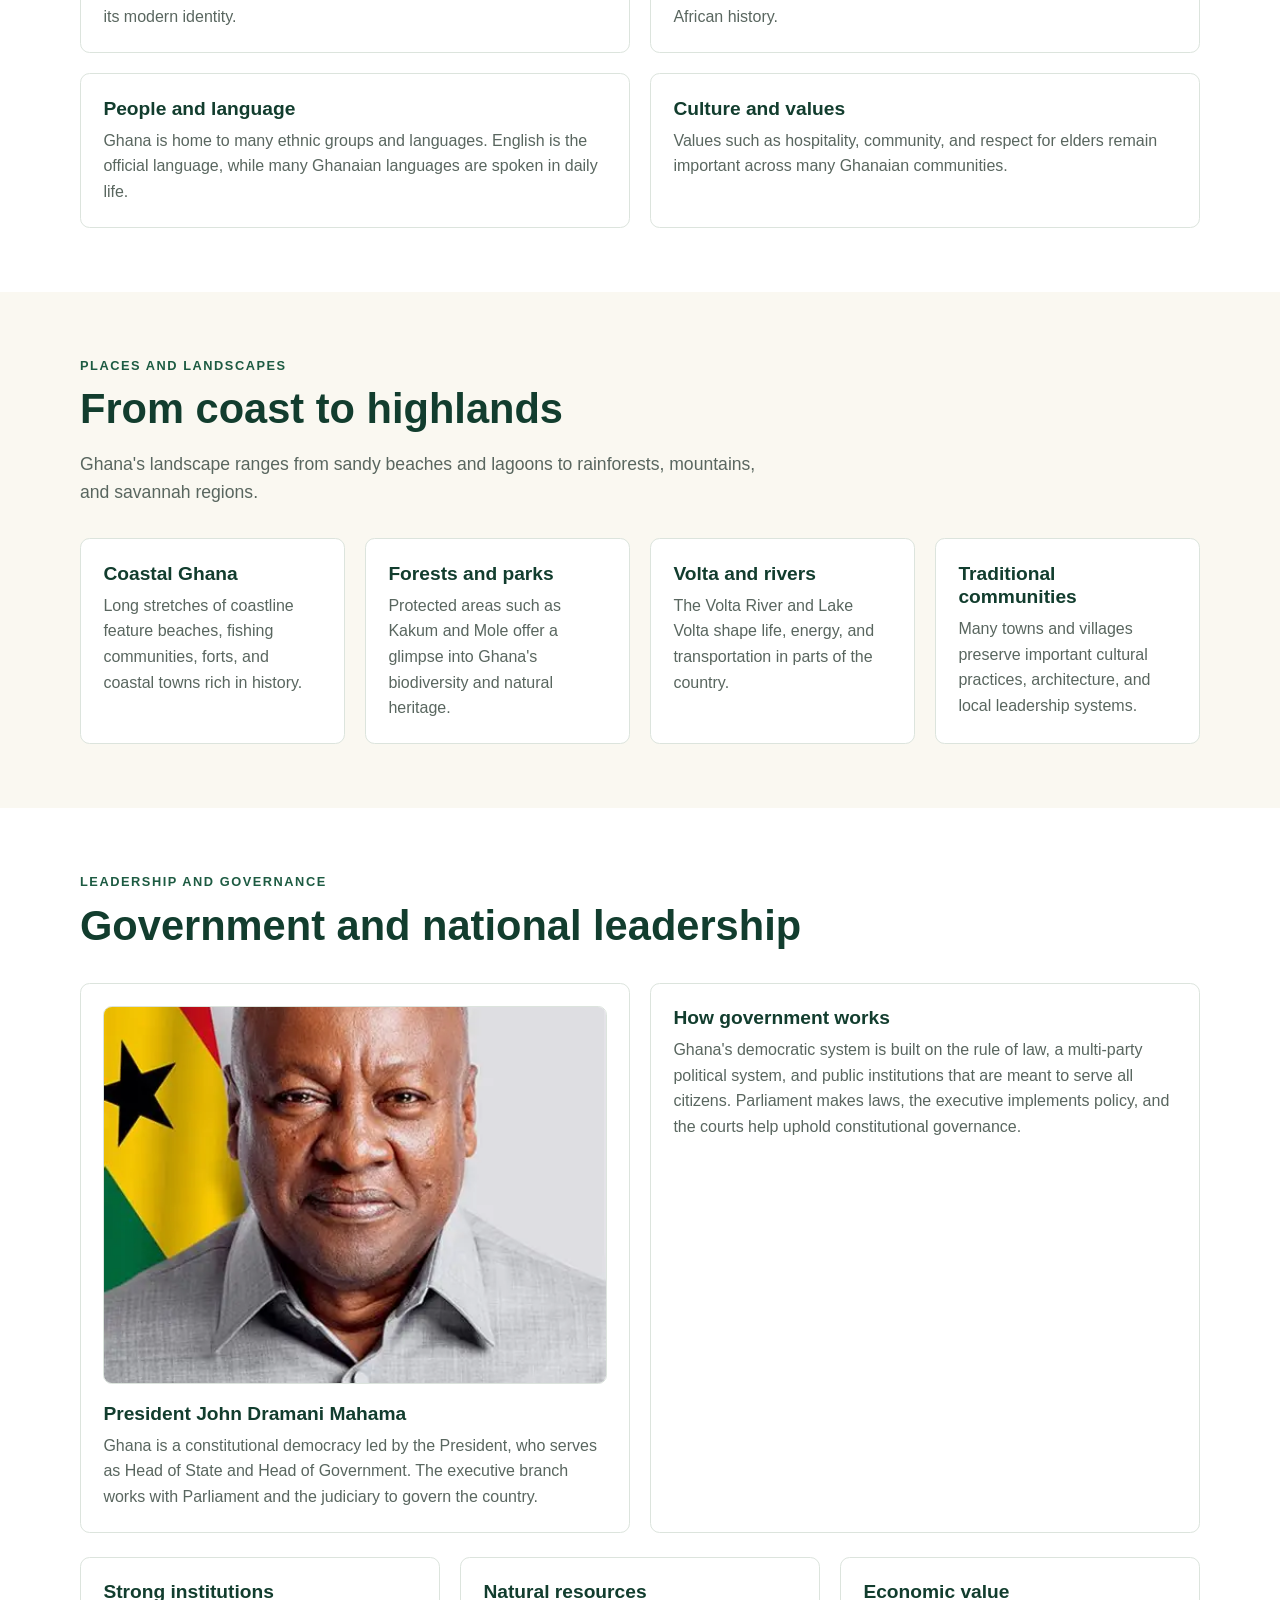
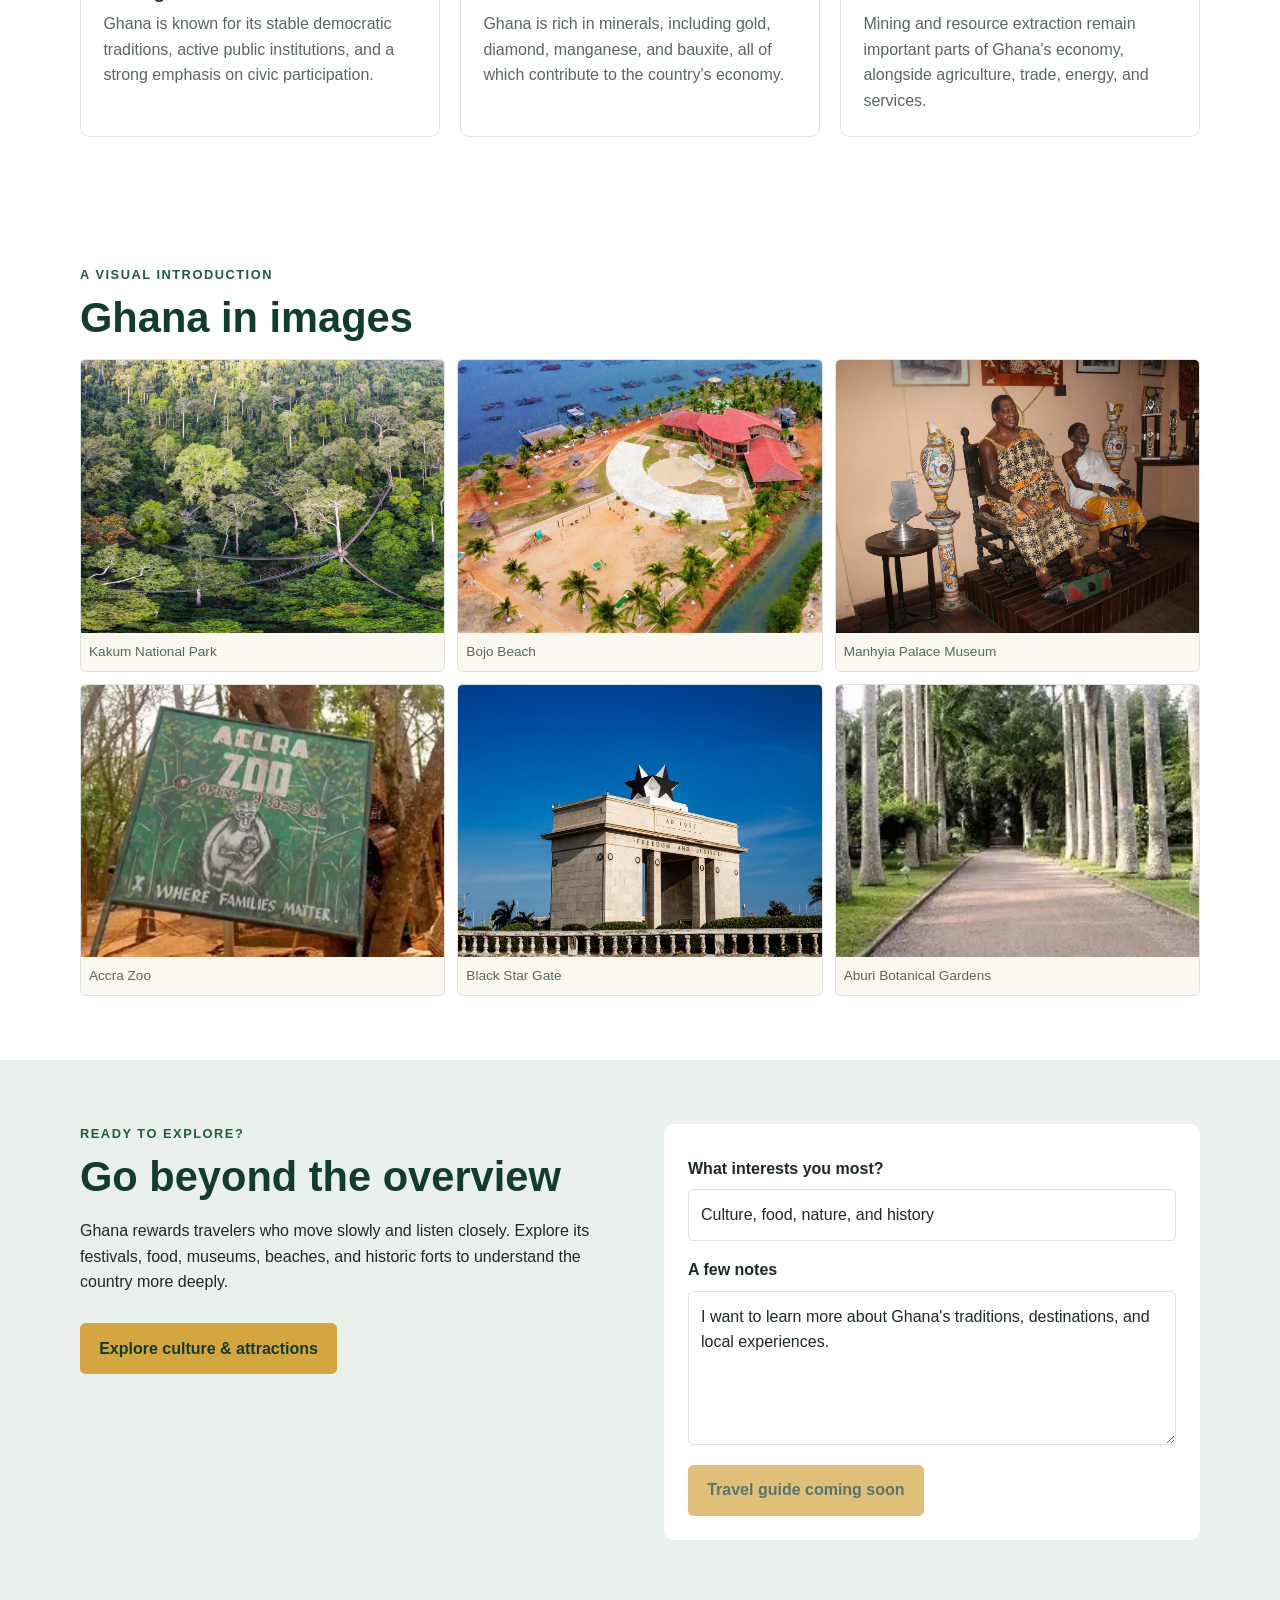
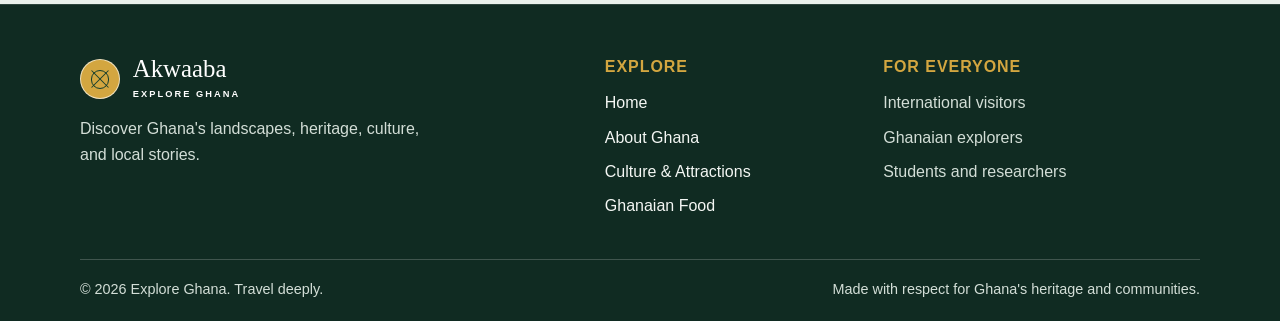
==== commit 5bfca785: "Refine logo styling for header" ====
--- a/about.html
+++ b/about.html
@@ -10,12 +10,8 @@
 <body>
     <header class="site-header site-header--solid">
         <div class="container header-content">
-            <a class="brand" href="index.html" aria-label="Akwaaba! Explore Ghana home">
-                <span class="brand-mark" aria-hidden="true"><span></span></span>
-                <span class="brand-copy">
-                    <span class="brand-name">Akwaaba</span>
-                    <span class="brand-tagline">Explore Ghana</span>
-                </span>
+            <a class="brand brand-logo" href="index.html" aria-label="Akwaaba! Explore Ghana home">
+                <img src="images/logo/logo.jpg" alt="Explore Ghana logo" class="brand-logo-image">
             </a>
             <nav aria-label="Main navigation">
                 <ul class="navigation">
--- a/style.css
+++ b/style.css
@@ -89,6 +89,23 @@
     color: var(--white);
     text-decoration: none;
     white-space: nowrap;
+}
+
+.brand-logo {
+    display: inline-flex;
+    align-items: center;
+    justify-content: center;
+    min-width: 180px;
+    padding: 0.15rem 0;
+}
+
+.brand-logo-image {
+    display: block;
+    width: 178px;
+    max-width: 100%;
+    height: auto;
+    object-fit: contain;
+    filter: drop-shadow(0 4px 12px rgb(0 0 0 / 25%));
 }
 
 .brand-mark {
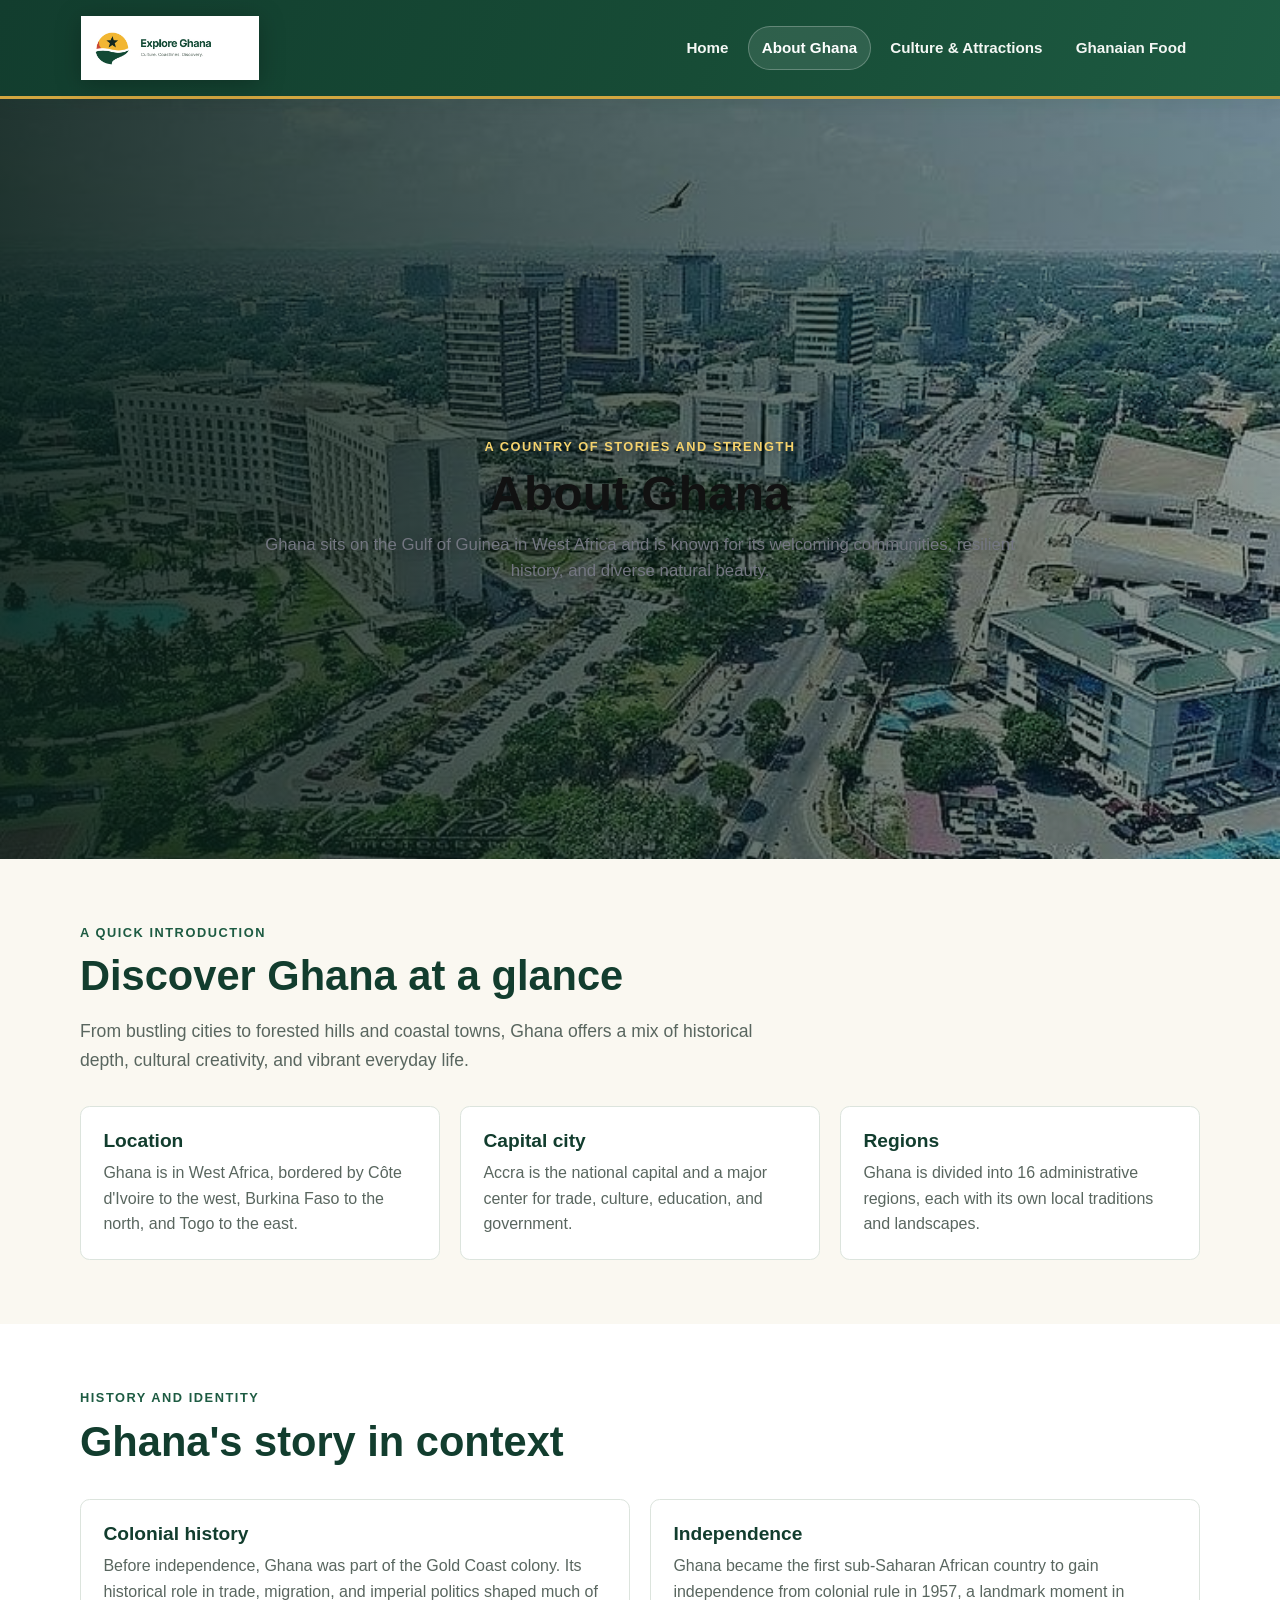
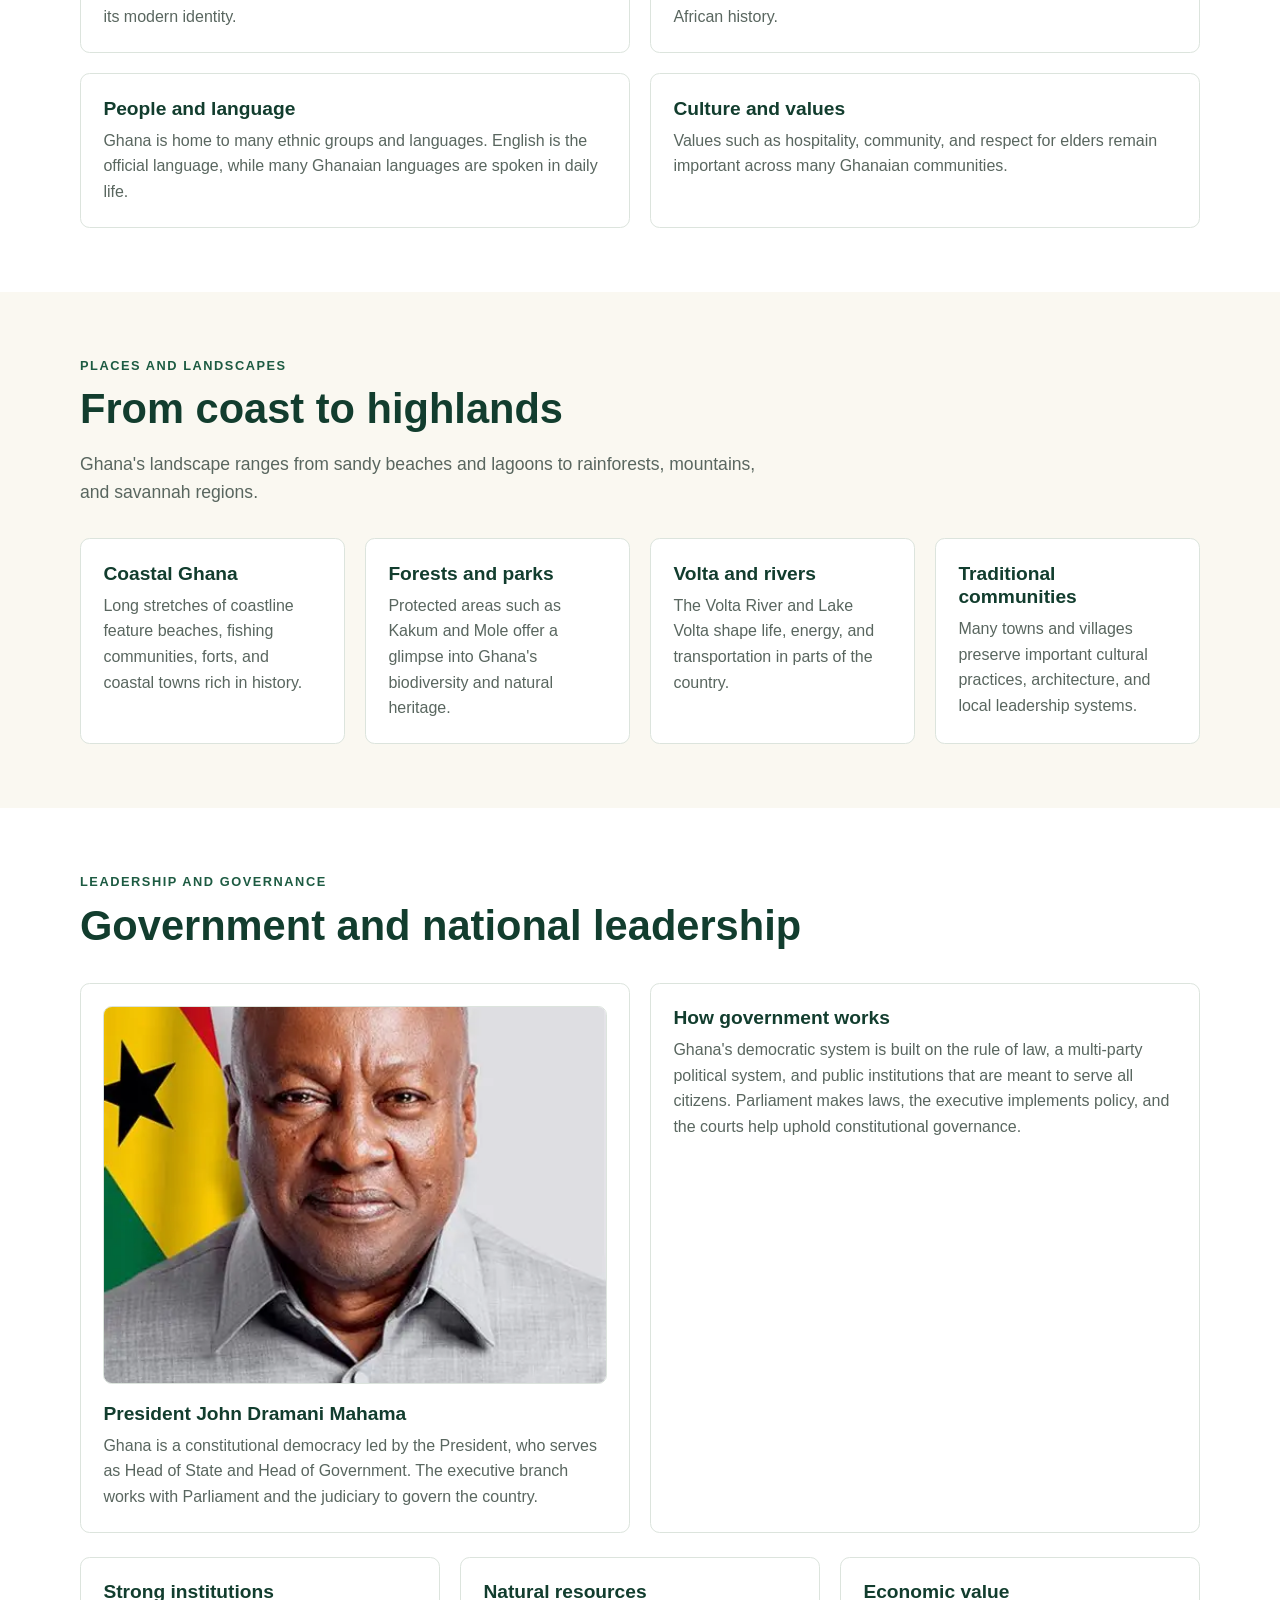
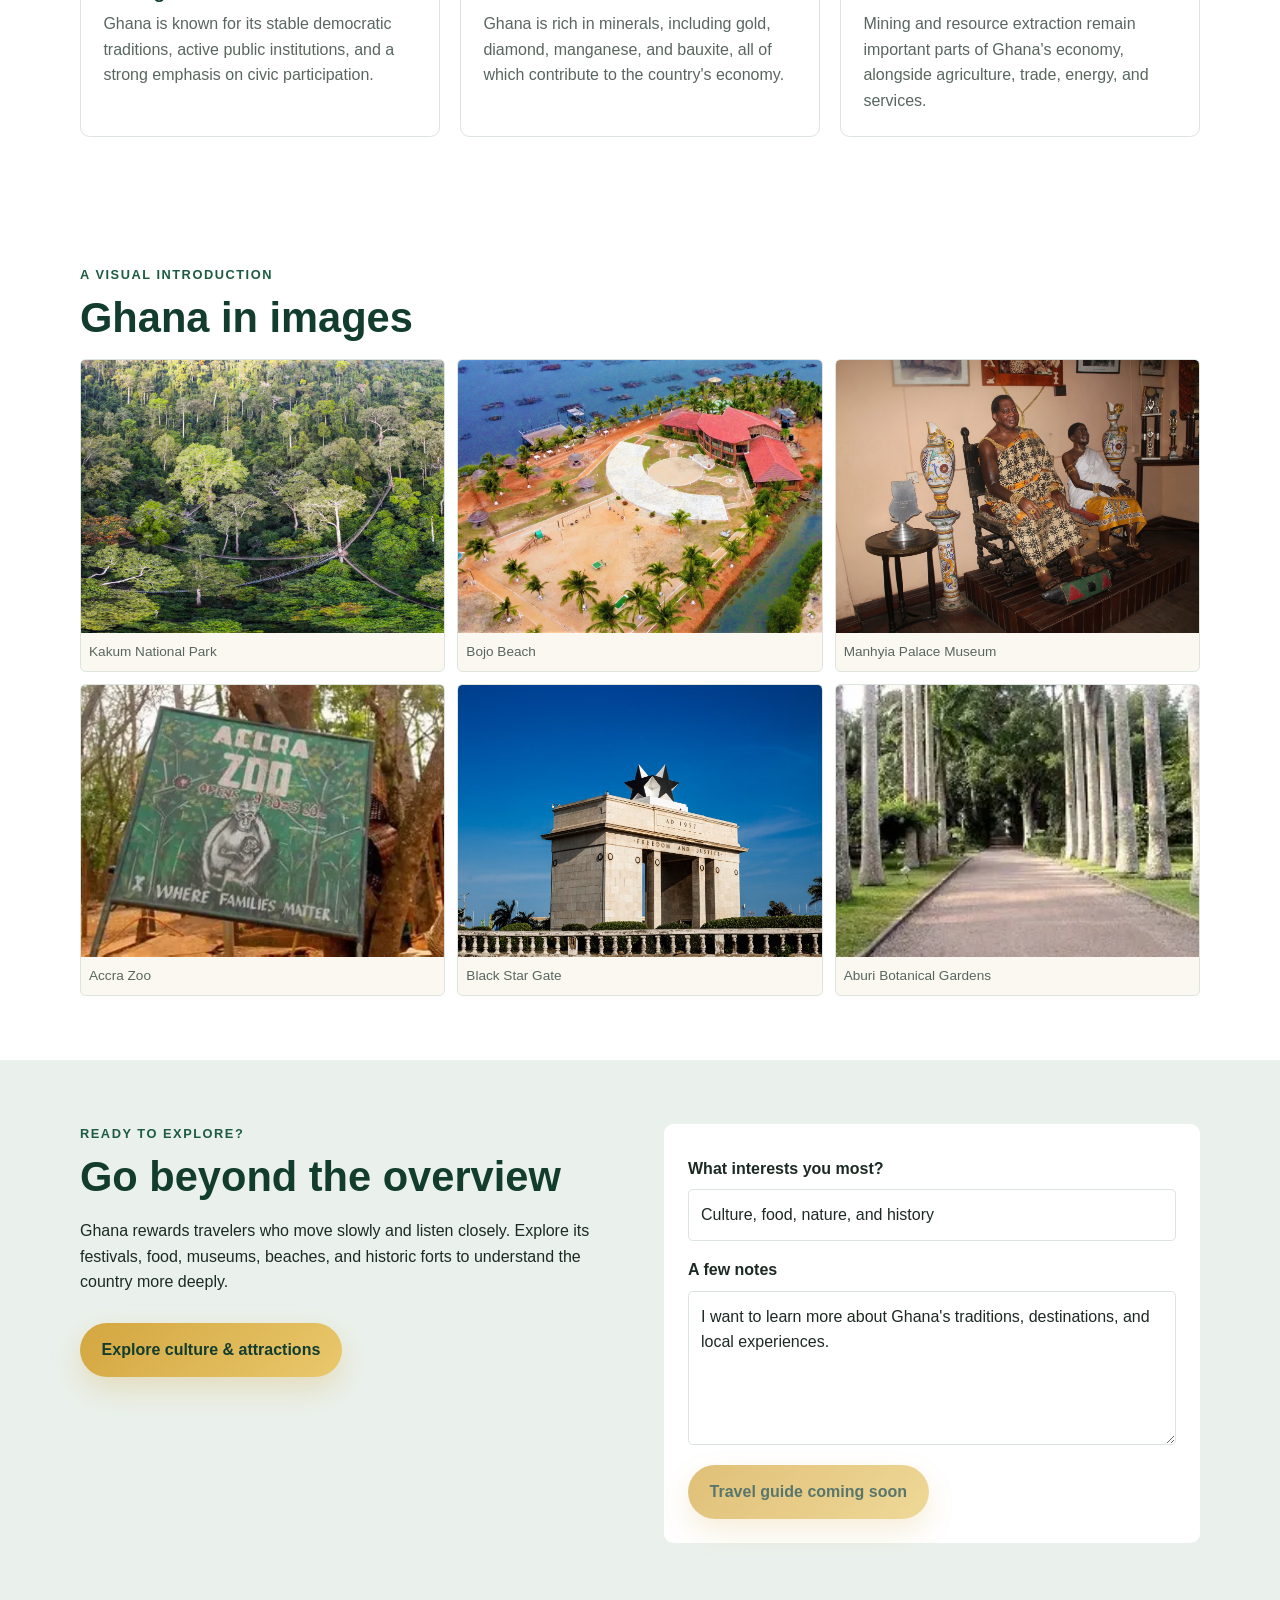
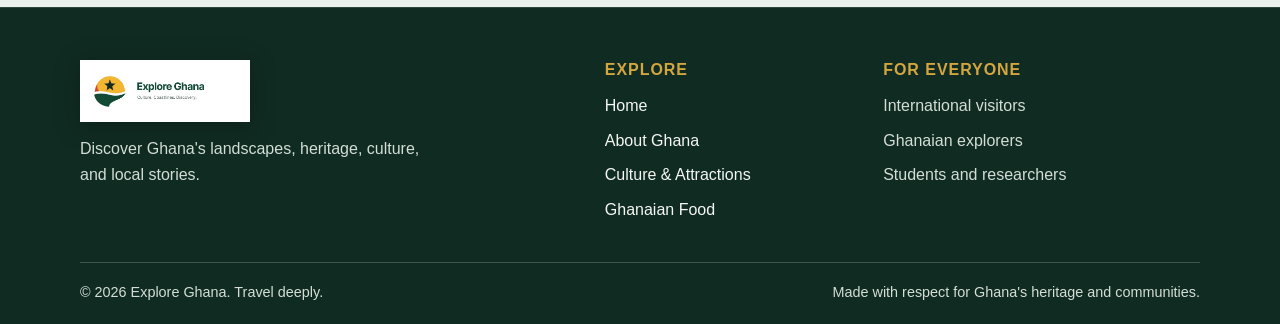
==== commit 874545cb: "Use logo image in all page footers" ====
--- a/about.html
+++ b/about.html
@@ -212,12 +212,8 @@
         <div class="container footer-content">
             <div class="footer-main">
                 <div class="footer-about">
-                    <a class="brand footer-brand" href="index.html" aria-label="Akwaaba! Explore Ghana home">
-                        <span class="brand-mark" aria-hidden="true"><span></span></span>
-                        <span class="brand-copy">
-                            <span class="brand-name">Akwaaba</span>
-                            <span class="brand-tagline">Explore Ghana</span>
-                        </span>
+                    <a class="brand footer-brand" href="index.html" aria-label="Explore Ghana home">
+                        <img src="images/logo/logo.jpg" alt="Explore Ghana logo" class="brand-logo-image footer-brand-image">
                     </a>
                     <p>Discover Ghana's landscapes, heritage, culture, and local stories.</p>
                 </div>
--- a/style.css
+++ b/style.css
@@ -304,7 +304,7 @@
     padding: 9rem 0 5rem;
     background-color: var(--green-dark);
     background-image:
-        linear-gradient(90deg, rgb(8 28 21 / 78%), rgb(8 28 21 / 33%)),
+        linear-gradient(90deg, rgb(8 28 21 / 84%), rgb(8 28 21 / 35%)),
         url("images/Kakum National park/01.jpg");
     background-position: center;
     background-size: cover;
@@ -313,6 +313,10 @@
 
 .hero-content {
     padding-bottom: 2rem;
+}
+
+.hero:not(.destination-hero) .hero-content {
+    max-width: 760px;
 }
 
 .hero:not(.destination-hero) .hero-content {
@@ -382,22 +386,43 @@
 .button {
     display: inline-block;
     margin-top: 0.75rem;
-    padding: 0.8rem 1.2rem;
+    padding: 0.9rem 1.35rem;
     border: 0;
-    border-radius: 0.35rem;
-    background-color: var(--gold);
+    border-radius: 999px;
+    background: linear-gradient(135deg, var(--gold) 0%, #e9c86c 100%);
     color: var(--green-dark);
     font: inherit;
     font-weight: 700;
     text-align: center;
     text-decoration: none;
-    transition: background-color 180ms ease, transform 180ms ease;
+    box-shadow: 0 12px 30px rgb(211 166 64 / 28%);
+    transition: transform 180ms ease, box-shadow 180ms ease, filter 180ms ease;
 }
 
 .button:hover {
     transform: translateY(-2px);
-    background-color: #e2bb5d;
+    box-shadow: 0 18px 32px rgb(211 166 64 / 36%);
+    filter: brightness(1.02);
     color: var(--green-dark);
+}
+
+.button-secondary {
+    background: rgb(255 255 255 / 10%);
+    border: 1px solid rgb(255 255 255 / 24%);
+    color: var(--white);
+    box-shadow: none;
+}
+
+.button-secondary:hover {
+    background: rgb(255 255 255 / 15%);
+    color: var(--white);
+}
+
+.hero-actions {
+    display: flex;
+    flex-wrap: wrap;
+    gap: 0.9rem;
+    margin-top: 1.2rem;
 }
 
 .button:disabled {
@@ -812,6 +837,41 @@
     resize: vertical;
 }
 
+.success-message {
+    min-height: 1.2rem;
+    margin: 0.4rem 0 0;
+    font-size: 0.9rem;
+    font-weight: 700;
+}
+
+.back-to-top {
+    position: fixed;
+    right: 1rem;
+    bottom: 1rem;
+    z-index: 20;
+    display: grid;
+    place-items: center;
+    width: 3rem;
+    height: 3rem;
+    border: 0;
+    border-radius: 50%;
+    background: linear-gradient(135deg, var(--green) 0%, var(--green-dark) 100%);
+    color: var(--white);
+    font-size: 1.4rem;
+    box-shadow: 0 14px 32px rgb(18 61 46 / 28%);
+    opacity: 0;
+    visibility: hidden;
+    transform: translateY(10px);
+    transition: opacity 180ms ease, transform 180ms ease, visibility 180ms ease;
+    cursor: pointer;
+}
+
+.back-to-top.visible {
+    opacity: 1;
+    visibility: visible;
+    transform: translateY(0);
+}
+
 .contact-form .button {
     justify-self: start;
 }
@@ -838,11 +898,15 @@
 
 .footer-brand {
     margin-bottom: 0.9rem;
-}
-
-.footer-brand .brand-mark {
-    width: 2.5rem;
-    height: 2.5rem;
+    min-width: 0;
+}
+
+.footer-brand-image {
+    width: 170px;
+    max-width: 100%;
+    height: auto;
+    object-fit: contain;
+    filter: drop-shadow(0 4px 12px rgb(0 0 0 / 25%));
 }
 
 .footer-brand .brand-name {
@@ -977,6 +1041,15 @@
         grid-template-columns: 1fr;
     }
 
+    .hero-actions {
+        flex-direction: column;
+        align-items: stretch;
+    }
+
+    .button {
+        width: 100%;
+    }
+
     .region-list {
         grid-template-columns: repeat(2, minmax(0, 1fr));
     }
